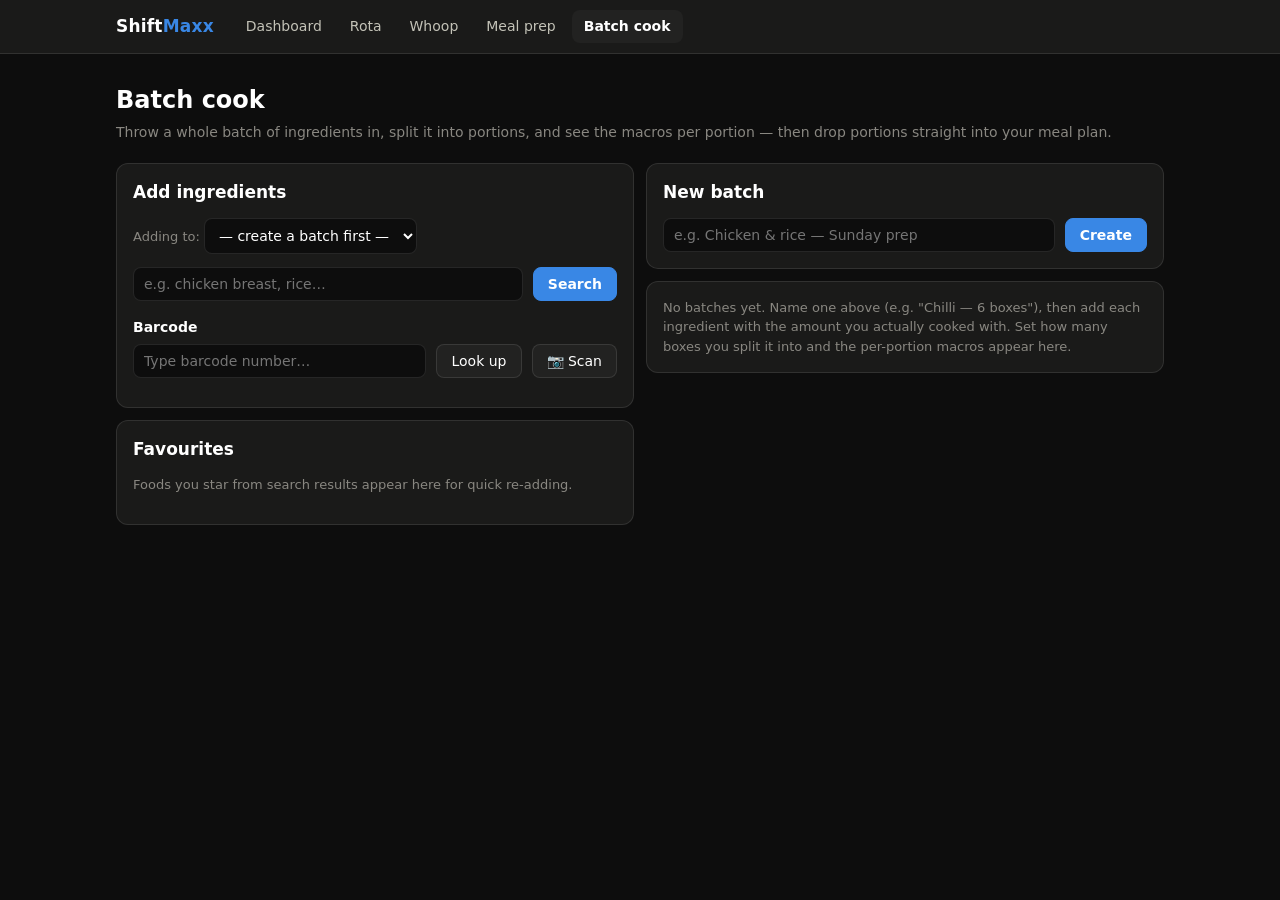
==== batches.html @ 35e665f1 "Add Batch cook page: per-portion macros for meal-prep batches New batches.html/batches.js: create na" ====
<!DOCTYPE html>
<html lang="en">
<head>
  <meta charset="utf-8">
  <meta name="viewport" content="width=device-width, initial-scale=1">
  <title>ShiftMaxx — Batch cook</title>
  <link rel="icon" href="data:image/svg+xml,<svg xmlns=%22http://www.w3.org/2000/svg%22 viewBox=%220 0 100 100%22><text y=%22.9em%22 font-size=%2290%22>⚡</text></svg>">
  <link rel="stylesheet" href="assets/css/style.css">
</head>
<body data-page="batches">
  <header class="top">
    <div class="wrap">
      <div class="brand">Shift<span>Maxx</span></div>
      <nav class="nav">
        <a href="index.html" data-page="home">Dashboard</a>
        <a href="rota.html" data-page="rota">Rota</a>
        <a href="whoop.html" data-page="whoop">Whoop</a>
        <a href="meals.html" data-page="meals">Meal prep</a>
        <a href="batches.html" data-page="batches">Batch cook</a>
      </nav>
    </div>
  </header>

  <main class="wrap">
    <h1>Batch cook</h1>
    <p class="sub">Throw a whole batch of ingredients in, split it into portions, and see the macros per portion — then drop portions straight into your meal plan.</p>

    <div class="grid cols-2">
      <div>
        <div class="card">
          <h2 style="margin-top:0">Add ingredients</h2>
          <p class="notice" style="margin-top:0">Adding to: <select id="target-batch" aria-label="Target batch" style="max-width:220px"></select></p>
          <form id="search-form" class="form-row">
            <input id="search-q" type="search" placeholder="e.g. chicken breast, rice…" style="flex:1;min-width:180px" aria-label="Food search">
            <button class="primary" type="submit">Search</button>
          </form>

          <h3 style="font-size:14px;margin:16px 0 6px">Barcode</h3>
          <form id="barcode-form" class="form-row">
            <input id="barcode-q" type="text" inputmode="numeric" placeholder="Type barcode number…" style="flex:1;min-width:150px" aria-label="Barcode number">
            <button type="submit">Look up</button>
            <button type="button" id="scan-start">📷 Scan</button>
            <button type="button" id="scan-stop" hidden>Stop camera</button>
          </form>
          <video id="scanner-video" hidden playsinline muted></video>
          <p id="scan-msg" class="notice"></p>

          <div id="results"></div>
        </div>

        <div class="card" style="margin-top:12px">
          <h2 style="margin-top:0">Favourites</h2>
          <div id="favourites"></div>
        </div>
      </div>

      <div>
        <div class="card">
          <h2 style="margin-top:0">New batch</h2>
          <form id="batch-new" class="form-row">
            <input id="batch-name" type="text" placeholder="e.g. Chicken & rice — Sunday prep" style="flex:1;min-width:200px" aria-label="Batch name">
            <button class="primary" type="submit">Create</button>
          </form>
        </div>

        <div id="batches"></div>
      </div>
    </div>

    <dialog id="ing-dialog" style="background:var(--surface);color:var(--ink);border:1px solid var(--border);border-radius:12px;padding:20px;max-width:360px">
      <form id="ing-form">
        <h3 style="margin:0 0 4px">Add ingredient</h3>
        <p id="ing-name" class="notice" style="margin:0 0 12px"></p>
        <label class="field">Amount used in the batch (g)
          <input type="number" id="ing-grams" min="1" value="500" style="width:110px">
        </label>
        <div style="margin-top:14px;display:flex;gap:8px;justify-content:flex-end">
          <button type="button" id="ing-cancel" class="ghost">Cancel</button>
          <button type="submit" class="primary">Add to batch</button>
        </div>
      </form>
    </dialog>

    <dialog id="portion-dialog" style="background:var(--surface);color:var(--ink);border:1px solid var(--border);border-radius:12px;padding:20px;max-width:380px">
      <form id="portion-form">
        <h3 style="margin:0 0 4px">Add portion(s) to meal plan</h3>
        <p id="portion-batch-name" class="notice" style="margin:0 0 12px"></p>
        <div class="form-row">
          <label class="field">Day <input type="date" id="portion-date"></label>
          <label class="field">Portions <input type="number" id="portion-qty" min="0.25" step="0.25" value="1" style="width:80px"></label>
        </div>
        <label class="field" style="margin-top:10px">Meal <select id="portion-section"></select></label>
        <div style="margin-top:14px;display:flex;gap:8px;justify-content:flex-end">
          <button type="button" id="portion-cancel" class="ghost">Cancel</button>
          <button type="submit" class="primary">Add to plan</button>
        </div>
      </form>
    </dialog>
  </main>

  <script src="assets/js/shifts.js"></script>
  <script src="assets/js/store.js"></script>
  <script src="assets/js/food.js"></script>
  <script src="assets/js/batches.js"></script>
</body>
</html>
---- assets/css/style.css ----
/* ShiftMaxx — dark-first UI for shift work. */
:root {
  color-scheme: dark;
  --bg: #0d0d0d;
  --surface: #1a1a19;
  --surface-2: #222221;
  --ink: #ffffff;
  --ink-2: #c3c2b7;
  --muted: #898781;
  --grid: #2c2c2a;
  --border: rgba(255, 255, 255, 0.1);

  /* series (validated for dark surface) */
  --c-blue: #3987e5;
  --c-green: #008300;
  --c-magenta: #d55181;
  --c-yellow: #c98500;
  --c-aqua: #199e70;
  --c-orange: #d95926;
  --c-violet: #9085e9;

  /* status (icon + label always accompany these) */
  --s-good: #0ca30c;
  --s-warning: #fab219;
  --s-serious: #ec835a;
  --s-critical: #d03b3b;

  /* rota identity colors */
  --shift-night: #9085e9;
  --shift-day: #c98500;
}

* { box-sizing: border-box; }

body {
  margin: 0;
  background: var(--bg);
  color: var(--ink);
  font-family: system-ui, -apple-system, "Segoe UI", sans-serif;
  line-height: 1.5;
}

a { color: var(--c-blue); }

.wrap { max-width: 1080px; margin: 0 auto; padding: 0 16px 64px; }

/* ---------- nav ---------- */
header.top {
  border-bottom: 1px solid var(--border);
  background: var(--surface);
  position: sticky;
  top: 0;
  z-index: 20;
}
header.top .wrap {
  display: flex;
  align-items: center;
  gap: 20px;
  padding: 10px 16px;
  flex-wrap: wrap;
}
.brand { font-weight: 700; font-size: 17px; letter-spacing: 0.2px; }
.brand span { color: var(--c-blue); }
.nav { display: flex; gap: 4px; flex-wrap: wrap; }
.nav a {
  color: var(--ink-2);
  text-decoration: none;
  padding: 6px 12px;
  border-radius: 8px;
  font-size: 14px;
}
.nav a:hover { background: var(--surface-2); color: var(--ink); }
.nav a.active { background: var(--surface-2); color: var(--ink); font-weight: 600; }

h1 { font-size: 24px; margin: 28px 0 4px; }
h2 { font-size: 17px; margin: 28px 0 12px; }
.sub { color: var(--muted); margin: 0 0 20px; font-size: 14px; }

/* ---------- cards & grids ---------- */
.card {
  background: var(--surface);
  border: 1px solid var(--border);
  border-radius: 12px;
  padding: 16px;
}
.grid { display: grid; gap: 12px; }
.grid.cols-2 { grid-template-columns: repeat(2, 1fr); }
.grid.cols-3 { grid-template-columns: repeat(3, 1fr); }
.grid.cols-4 { grid-template-columns: repeat(4, 1fr); }
@media (max-width: 860px) {
  .grid.cols-4 { grid-template-columns: repeat(2, 1fr); }
  .grid.cols-3 { grid-template-columns: repeat(2, 1fr); }
}
@media (max-width: 560px) {
  .grid.cols-2, .grid.cols-3, .grid.cols-4 { grid-template-columns: 1fr; }
}

/* ---------- stat tiles ---------- */
.tile .label { color: var(--muted); font-size: 12px; text-transform: uppercase; letter-spacing: 0.06em; }
.tile .value { font-size: 30px; font-weight: 700; margin: 2px 0; }
.tile .value small { font-size: 15px; font-weight: 500; color: var(--ink-2); }
.tile .delta { font-size: 13px; color: var(--ink-2); }
.tile .delta.up { color: var(--s-good); }
.tile .delta.down { color: var(--s-serious); }

/* ---------- chips / badges ---------- */
.chip {
  display: inline-flex;
  align-items: center;
  gap: 6px;
  padding: 3px 10px;
  border-radius: 999px;
  font-size: 13px;
  font-weight: 600;
  background: var(--surface-2);
  border: 1px solid var(--border);
}
.chip .dot { width: 8px; height: 8px; border-radius: 50%; flex: none; }

/* ---------- buttons & forms ---------- */
button, .btn {
  background: var(--surface-2);
  color: var(--ink);
  border: 1px solid var(--border);
  border-radius: 8px;
  padding: 8px 14px;
  font-size: 14px;
  font-family: inherit;
  cursor: pointer;
}
button:hover, .btn:hover { border-color: rgba(255, 255, 255, 0.25); }
button.primary { background: var(--c-blue); border-color: var(--c-blue); font-weight: 600; }
button.primary:hover { filter: brightness(1.1); }
button.small { padding: 4px 10px; font-size: 13px; }
button.ghost { background: transparent; }

input, select {
  background: var(--bg);
  color: var(--ink);
  border: 1px solid var(--border);
  border-radius: 8px;
  padding: 8px 10px;
  font-size: 14px;
  font-family: inherit;
}
input:focus, select:focus, button:focus-visible {
  outline: 2px solid var(--c-blue);
  outline-offset: 1px;
}
label.field { display: flex; flex-direction: column; gap: 4px; font-size: 13px; color: var(--ink-2); }
.form-row { display: flex; gap: 10px; flex-wrap: wrap; align-items: flex-end; }

/* ---------- tables ---------- */
table { border-collapse: collapse; width: 100%; font-size: 13px; }
th, td { text-align: left; padding: 6px 10px; border-bottom: 1px solid var(--grid); }
th { color: var(--muted); font-weight: 600; }
td.num, th.num { text-align: right; font-variant-numeric: tabular-nums; }

/* ---------- calendar ---------- */
.cal-head { display: flex; align-items: center; justify-content: space-between; margin: 16px 0 10px; }
.cal-head h2 { margin: 0; }
.cal-grid { display: grid; grid-template-columns: repeat(7, 1fr); gap: 6px; }
.cal-dow { color: var(--muted); font-size: 12px; text-align: center; padding: 4px 0; text-transform: uppercase; letter-spacing: 0.05em; }
.cal-cell {
  background: var(--surface);
  border: 1px solid var(--border);
  border-radius: 10px;
  min-height: 74px;
  padding: 6px 8px;
  position: relative;
  font-size: 13px;
}
.cal-cell.out { opacity: 0.35; }
.cal-cell .dnum { font-weight: 600; }
.cal-cell.today { outline: 2px solid var(--c-blue); }
.cal-cell .shift-tag {
  margin-top: 6px;
  display: inline-block;
  padding: 2px 7px;
  border-radius: 6px;
  font-size: 11px;
  font-weight: 700;
  letter-spacing: 0.04em;
}
.cal-cell.shift-N { border-left: 4px solid var(--shift-night); }
.cal-cell.shift-D { border-left: 4px solid var(--shift-day); }
.cal-cell.shift-N .shift-tag { background: rgba(144, 133, 233, 0.18); color: var(--shift-night); }
.cal-cell.shift-D .shift-tag { background: rgba(201, 133, 0, 0.18); color: var(--shift-day); }
.cal-cell.shift-O .shift-tag { background: var(--surface-2); color: var(--muted); }
.cal-cell .times { display: block; color: var(--muted); font-size: 11px; margin-top: 2px; }
@media (max-width: 640px) {
  .cal-cell { min-height: 56px; padding: 4px 5px; }
  .cal-cell .times { display: none; }
}

/* upcoming strip on dashboard */
.strip { display: grid; grid-template-columns: repeat(8, 1fr); gap: 6px; }
@media (max-width: 720px) { .strip { grid-template-columns: repeat(4, 1fr); } }
.strip .day {
  background: var(--surface);
  border: 1px solid var(--border);
  border-radius: 10px;
  padding: 8px 6px;
  text-align: center;
  font-size: 12px;
}
.strip .day .dow { color: var(--muted); }
.strip .day .code { font-weight: 700; font-size: 14px; margin-top: 2px; }
.strip .day.shift-N .code { color: var(--shift-night); }
.strip .day.shift-D .code { color: var(--shift-day); }
.strip .day.shift-O .code { color: var(--muted); }

/* ---------- charts ---------- */
.chart-card h3 { margin: 0 0 2px; font-size: 14px; }
.chart-card .unit { color: var(--muted); font-size: 12px; margin-bottom: 8px; }
.chart-card { position: relative; }
.chart-svg { width: 100%; height: auto; display: block; }
.viz-tooltip {
  position: fixed;
  pointer-events: none;
  background: var(--surface-2);
  border: 1px solid var(--border);
  border-radius: 8px;
  padding: 6px 10px;
  font-size: 12px;
  z-index: 50;
  display: none;
  box-shadow: 0 4px 16px rgba(0, 0, 0, 0.5);
}
.viz-tooltip .tt-date { color: var(--muted); }
.viz-tooltip .tt-val { font-weight: 700; font-size: 14px; }
.table-toggle { position: absolute; top: 12px; right: 12px; }
.chart-table { max-height: 260px; overflow: auto; }

/* ---------- recommendations ---------- */
.rec {
  display: flex;
  gap: 12px;
  padding: 12px 14px;
  border: 1px solid var(--border);
  border-left-width: 4px;
  border-radius: 10px;
  background: var(--surface);
  margin-bottom: 10px;
}
.rec .icon { font-size: 18px; line-height: 1.3; }
.rec h4 { margin: 0 0 2px; font-size: 14px; }
.rec p { margin: 0; font-size: 13px; color: var(--ink-2); }
.rec.good { border-left-color: var(--s-good); }
.rec.warning { border-left-color: var(--s-warning); }
.rec.serious { border-left-color: var(--s-serious); }
.rec.critical { border-left-color: var(--s-critical); }
.rec.info { border-left-color: var(--c-blue); }

/* ---------- meals ---------- */
.meal-section { margin-bottom: 14px; }
.meal-section h3 { margin: 0 0 8px; font-size: 15px; display: flex; justify-content: space-between; align-items: baseline; }
.meal-section h3 .kcal { color: var(--muted); font-size: 13px; font-weight: 500; }
.meal-item {
  display: flex;
  align-items: center;
  gap: 10px;
  padding: 8px 10px;
  background: var(--surface-2);
  border-radius: 8px;
  margin-bottom: 6px;
  font-size: 13px;
  flex-wrap: wrap;
}
.meal-item .name { flex: 1 1 160px; }
.meal-item .name .brand { color: var(--muted); font-size: 12px; }
.meal-item .macros { color: var(--ink-2); font-variant-numeric: tabular-nums; white-space: nowrap; }
.meal-item input.grams { width: 64px; padding: 4px 6px; text-align: right; }

.progress { background: var(--surface-2); border-radius: 6px; height: 10px; overflow: hidden; }
.progress > div { height: 100%; border-radius: 6px; }
.macro-row { margin-bottom: 10px; }
.macro-row .macro-head { display: flex; justify-content: space-between; font-size: 13px; margin-bottom: 3px; }
.macro-row .macro-head .val { color: var(--ink-2); font-variant-numeric: tabular-nums; }

.search-result {
  display: flex;
  align-items: center;
  gap: 10px;
  padding: 8px 10px;
  border-bottom: 1px solid var(--grid);
  font-size: 13px;
}
.search-result:last-child { border-bottom: none; }
.search-result .name { flex: 1; }
.search-result .per { color: var(--muted); white-space: nowrap; }

#scanner-video { width: 100%; max-width: 420px; border-radius: 10px; background: #000; display: block; }
#scanner-video[hidden] { display: none; }

.notice { color: var(--muted); font-size: 13px; }
.error-text { color: var(--s-serious); font-size: 13px; }

.legend { display: flex; gap: 14px; flex-wrap: wrap; font-size: 13px; color: var(--ink-2); margin: 10px 0; }
.legend .key { display: inline-flex; align-items: center; gap: 6px; }
.legend .swatch { width: 12px; height: 12px; border-radius: 3px; }
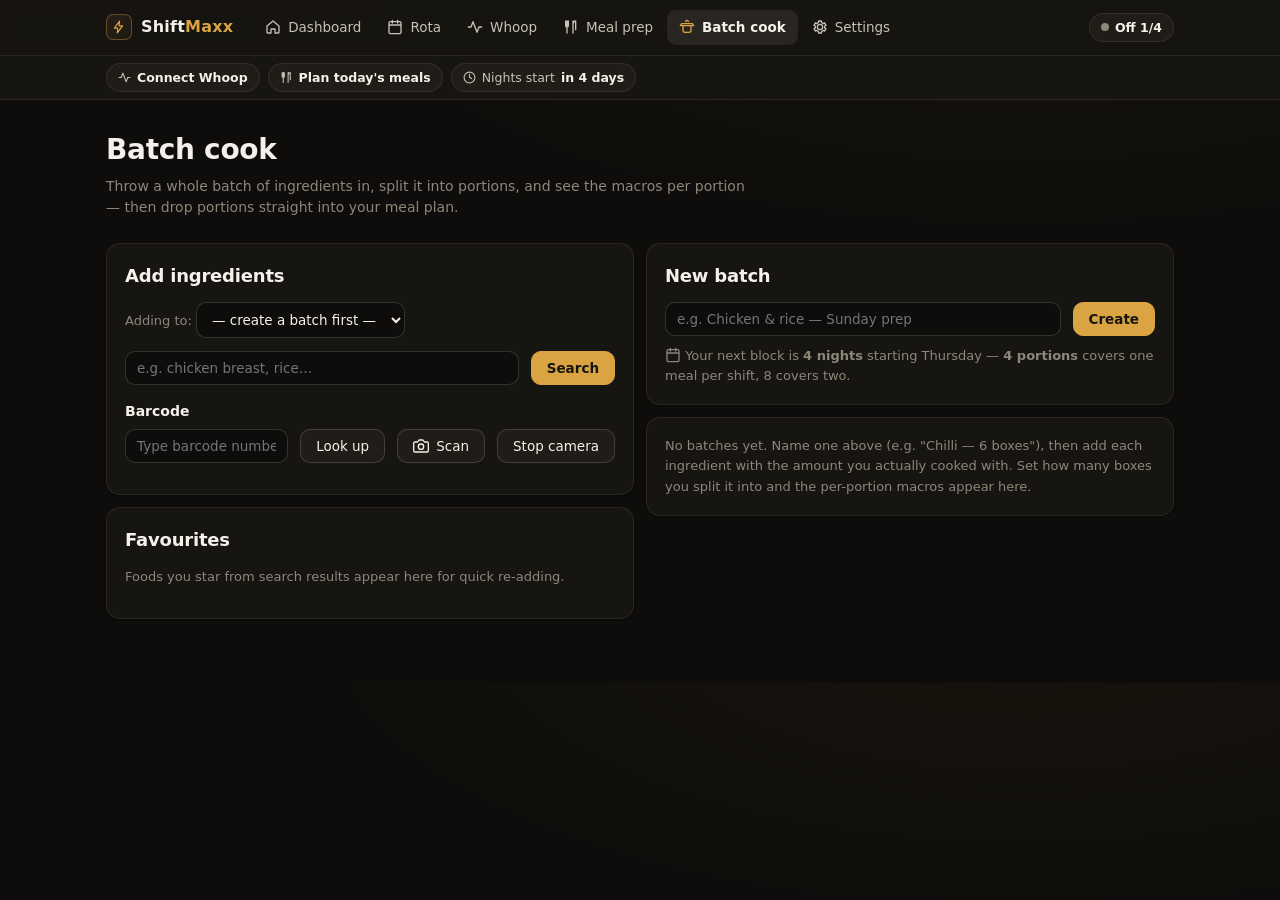
==== commit 5b417358: "Professional design overhaul: Ember design system, cross-page intelligence, settings, print view, on" ====
--- a/batches.html
+++ b/batches.html
@@ -3,23 +3,13 @@
 <head>
   <meta charset="utf-8">
   <meta name="viewport" content="width=device-width, initial-scale=1">
-  <title>ShiftMaxx — Batch cook</title>
-  <link rel="icon" href="data:image/svg+xml,<svg xmlns=%22http://www.w3.org/2000/svg%22 viewBox=%220 0 100 100%22><text y=%22.9em%22 font-size=%2290%22>⚡</text></svg>">
+  <title>Batch cook · ShiftMaxx</title>
+  <link rel="icon" href="data:image/svg+xml,<svg xmlns='http://www.w3.org/2000/svg' viewBox='0 0 32 32'><rect width='32' height='32' rx='8' fill='%23171512'/><path d='M17.5 3 7 17h5.5L11 29 22 14h-5.5L17.5 3z' fill='%23d9a441'/></svg>">
   <link rel="stylesheet" href="assets/css/style.css">
 </head>
 <body data-page="batches">
-  <header class="top">
-    <div class="wrap">
-      <div class="brand">Shift<span>Maxx</span></div>
-      <nav class="nav">
-        <a href="index.html" data-page="home">Dashboard</a>
-        <a href="rota.html" data-page="rota">Rota</a>
-        <a href="whoop.html" data-page="whoop">Whoop</a>
-        <a href="meals.html" data-page="meals">Meal prep</a>
-        <a href="batches.html" data-page="batches">Batch cook</a>
-      </nav>
-    </div>
-  </header>
+  <header class="top" id="app-header"></header>
+  <div class="today-strip" id="today-strip"></div>
 
   <main class="wrap">
     <h1>Batch cook</h1>
@@ -39,7 +29,7 @@
           <form id="barcode-form" class="form-row">
             <input id="barcode-q" type="text" inputmode="numeric" placeholder="Type barcode number…" style="flex:1;min-width:150px" aria-label="Barcode number">
             <button type="submit">Look up</button>
-            <button type="button" id="scan-start">📷 Scan</button>
+            <button type="button" id="scan-start"><svg class="icon" viewBox="0 0 24 24" fill="none" stroke="currentColor" stroke-width="2" stroke-linecap="round" stroke-linejoin="round" aria-hidden="true"><path d="M23 19a2 2 0 0 1-2 2H3a2 2 0 0 1-2-2V8a2 2 0 0 1 2-2h4l2-3h6l2 3h4a2 2 0 0 1 2 2zM12 17a4 4 0 1 0 0-8 4 4 0 0 0 0 8z"/></svg>Scan</button>
             <button type="button" id="scan-stop" hidden>Stop camera</button>
           </form>
           <video id="scanner-video" hidden playsinline muted></video>
@@ -61,6 +51,7 @@
             <input id="batch-name" type="text" placeholder="e.g. Chicken & rice — Sunday prep" style="flex:1;min-width:200px" aria-label="Batch name">
             <button class="primary" type="submit">Create</button>
           </form>
+          <p id="batch-hint" class="notice" style="margin:10px 0 0"></p>
         </div>
 
         <div id="batches"></div>
@@ -100,6 +91,7 @@
 
   <script src="assets/js/shifts.js"></script>
   <script src="assets/js/store.js"></script>
+  <script src="assets/js/ui.js"></script>
   <script src="assets/js/food.js"></script>
   <script src="assets/js/batches.js"></script>
 </body>
--- a/assets/css/style.css
+++ b/assets/css/style.css
@@ -1,114 +1,248 @@
-/* ShiftMaxx — dark-first UI for shift work. */
+/* ═══════════════════════════════════════════════════════════════════
+   ShiftMaxx design system — "Ember"
+   Dark-primary. Warm charcoal surfaces, amber brand accent (UI only),
+   fixed metric identity colours used consistently on every page:
+     recovery = teal · sleep = violet · strain = burnt orange ·
+     vitals = blue · night shift = violet · day shift = deep amber
+   Spacing scale: 4 / 8 / 12 / 16 / 24 / 32 / 48
+   Type scale:   12 / 13 / 14 / 16 / 18 / 22 / 28
+   Radius:       6 (small controls) / 10 (controls) / 14 (cards) / 999 (chips)
+   ═══════════════════════════════════════════════════════════════════ */
 :root {
   color-scheme: dark;
-  --bg: #0d0d0d;
-  --surface: #1a1a19;
-  --surface-2: #222221;
-  --ink: #ffffff;
-  --ink-2: #c3c2b7;
-  --muted: #898781;
-  --grid: #2c2c2a;
-  --border: rgba(255, 255, 255, 0.1);
-
-  /* series (validated for dark surface) */
-  --c-blue: #3987e5;
-  --c-green: #008300;
-  --c-magenta: #d55181;
-  --c-yellow: #c98500;
-  --c-aqua: #199e70;
-  --c-orange: #d95926;
-  --c-violet: #9085e9;
-
-  /* status (icon + label always accompany these) */
+
+  /* surfaces & ink */
+  --bg: #0e0d0b;
+  --surface: #171512;
+  --surface-2: #201d18;
+  --surface-3: #292520;
+  --ink: #f4f1ea;
+  --ink-2: #c7c1b4;
+  --muted: #8d8779;
+  --grid: #2b2823;
+  --border: rgba(244, 241, 234, 0.08);
+  --border-strong: rgba(244, 241, 234, 0.16);
+
+  /* brand (UI only — never a data colour) */
+  --brand: #d9a441;
+  --brand-hover: #e8b658;
+  --brand-ink: #171512;
+
+  /* metric identities (validated on --surface) */
+  --m-recovery: #21a179;
+  --m-sleep: #9085e9;
+  --m-strain: #d95926;
+  --m-vitals: #3987e5;
+
+  /* macros (meals only, validated as a trio) */
+  --m-protein: #5b8fd9;
+  --m-carbs: #79a83d;
+  --m-fat: #d56a93;
+
+  /* rota */
+  --shift-night: #9085e9;
+  --shift-day: #c98500;
+
+  /* status (always icon + label, never colour alone) */
   --s-good: #0ca30c;
   --s-warning: #fab219;
   --s-serious: #ec835a;
   --s-critical: #d03b3b;
 
-  /* rota identity colors */
-  --shift-night: #9085e9;
-  --shift-day: #c98500;
+  /* legacy aliases (older code references these) */
+  --c-blue: var(--m-vitals);
+  --c-green: var(--m-carbs);
+  --c-magenta: var(--m-fat);
+  --c-yellow: var(--shift-day);
+  --c-aqua: var(--m-recovery);
+  --c-orange: var(--m-strain);
+  --c-violet: var(--m-sleep);
+
+  --shadow-1: 0 1px 2px rgba(0, 0, 0, 0.4);
+  --shadow-2: 0 4px 16px rgba(0, 0, 0, 0.35);
+  --ease: cubic-bezier(0.2, 0, 0.1, 1);
 }
 
 * { box-sizing: border-box; }
+
+html { scroll-behavior: smooth; }
 
 body {
   margin: 0;
-  background: var(--bg);
+  background:
+    radial-gradient(1200px 500px at 80% -10%, rgba(217, 164, 65, 0.05), transparent 60%),
+    var(--bg);
   color: var(--ink);
   font-family: system-ui, -apple-system, "Segoe UI", sans-serif;
-  line-height: 1.5;
-}
-
-a { color: var(--c-blue); }
-
-.wrap { max-width: 1080px; margin: 0 auto; padding: 0 16px 64px; }
-
-/* ---------- nav ---------- */
+  font-size: 14px;
+  line-height: 1.55;
+  animation: page-in 0.25s var(--ease);
+}
+@keyframes page-in { from { opacity: 0.6; } to { opacity: 1; } }
+@media (prefers-reduced-motion: reduce) {
+  *, *::before, *::after { animation: none !important; transition: none !important; }
+}
+
+a { color: var(--brand); text-decoration: none; }
+a:hover { color: var(--brand-hover); text-decoration: underline; }
+
+code { background: var(--surface-2); border-radius: 4px; padding: 1px 5px; font-size: 0.92em; }
+
+.wrap { max-width: 1100px; margin: 0 auto; padding: 0 16px 64px; }
+
+svg.icon { width: 16px; height: 16px; flex: none; vertical-align: -3px; }
+svg.icon.lg { width: 20px; height: 20px; }
+
+/* ---------- header / nav ---------- */
 header.top {
   border-bottom: 1px solid var(--border);
-  background: var(--surface);
+  background: rgba(23, 21, 18, 0.92);
+  backdrop-filter: blur(8px);
   position: sticky;
   top: 0;
   z-index: 20;
 }
-header.top .wrap {
+.header-inner {
+  max-width: 1100px;
+  margin: 0 auto;
+  padding: 10px 16px;
   display: flex;
   align-items: center;
   gap: 20px;
-  padding: 10px 16px;
   flex-wrap: wrap;
 }
-.brand { font-weight: 700; font-size: 17px; letter-spacing: 0.2px; }
-.brand span { color: var(--c-blue); }
-.nav { display: flex; gap: 4px; flex-wrap: wrap; }
+.brand {
+  display: inline-flex;
+  align-items: center;
+  gap: 9px;
+  font-weight: 700;
+  font-size: 16px;
+  letter-spacing: 0.2px;
+  color: var(--ink);
+}
+.brand:hover { text-decoration: none; color: var(--ink); }
+.brand .mark {
+  width: 26px;
+  height: 26px;
+  border-radius: 7px;
+  background: linear-gradient(140deg, #2a2118, #1c1812);
+  border: 1px solid rgba(217, 164, 65, 0.35);
+  display: grid;
+  place-items: center;
+  color: var(--brand);
+}
+.brand .mark svg { width: 14px; height: 14px; }
+.brand em { font-style: normal; color: var(--brand); }
+
+.nav { display: flex; gap: 2px; flex-wrap: wrap; }
 .nav a {
+  display: inline-flex;
+  align-items: center;
+  gap: 7px;
   color: var(--ink-2);
-  text-decoration: none;
-  padding: 6px 12px;
-  border-radius: 8px;
-  font-size: 14px;
-}
-.nav a:hover { background: var(--surface-2); color: var(--ink); }
-.nav a.active { background: var(--surface-2); color: var(--ink); font-weight: 600; }
-
-h1 { font-size: 24px; margin: 28px 0 4px; }
-h2 { font-size: 17px; margin: 28px 0 12px; }
-.sub { color: var(--muted); margin: 0 0 20px; font-size: 14px; }
+  padding: 7px 12px;
+  border-radius: 9px;
+  font-size: 13.5px;
+  transition: background 0.15s var(--ease), color 0.15s var(--ease);
+}
+.nav a:hover { background: var(--surface-2); color: var(--ink); text-decoration: none; }
+.nav a.active { background: var(--surface-3); color: var(--ink); font-weight: 600; }
+.nav a.active svg { color: var(--brand); }
+
+.header-shift { margin-left: auto; }
+
+/* today strip — the cross-module glance, on every page */
+.today-strip {
+  border-bottom: 1px solid var(--border);
+  background: var(--surface);
+}
+.today-strip .strip-inner {
+  max-width: 1100px;
+  margin: 0 auto;
+  padding: 7px 16px;
+  display: flex;
+  gap: 8px;
+  align-items: center;
+  overflow-x: auto;
+  scrollbar-width: none;
+}
+.today-strip .strip-inner::-webkit-scrollbar { display: none; }
+.tchip {
+  display: inline-flex;
+  align-items: center;
+  gap: 6px;
+  padding: 4px 11px;
+  border-radius: 999px;
+  border: 1px solid var(--border);
+  background: var(--surface-2);
+  font-size: 12.5px;
+  color: var(--ink-2);
+  white-space: nowrap;
+  transition: border-color 0.15s var(--ease);
+}
+a.tchip:hover { border-color: var(--border-strong); text-decoration: none; color: var(--ink); }
+.tchip b { color: var(--ink); font-weight: 600; }
+.tchip svg { width: 13px; height: 13px; }
+
+h1 { font-size: 28px; margin: 28px 0 4px; letter-spacing: -0.3px; }
+h2 { font-size: 18px; margin: 32px 0 12px; letter-spacing: -0.2px; }
+h3 { font-size: 15px; }
+.sub { color: var(--muted); margin: 0 0 24px; font-size: 14px; max-width: 72ch; }
 
 /* ---------- cards & grids ---------- */
 .card {
   background: var(--surface);
   border: 1px solid var(--border);
-  border-radius: 12px;
-  padding: 16px;
-}
+  border-radius: 14px;
+  padding: 18px;
+  box-shadow: var(--shadow-1);
+}
+.card > h2:first-child { margin-top: 0; }
+a.card { display: block; color: inherit; transition: border-color 0.15s var(--ease), transform 0.15s var(--ease); }
+a.card:hover { text-decoration: none; border-color: var(--border-strong); transform: translateY(-1px); }
+
 .grid { display: grid; gap: 12px; }
 .grid.cols-2 { grid-template-columns: repeat(2, 1fr); }
 .grid.cols-3 { grid-template-columns: repeat(3, 1fr); }
 .grid.cols-4 { grid-template-columns: repeat(4, 1fr); }
-@media (max-width: 860px) {
+@media (max-width: 880px) {
   .grid.cols-4 { grid-template-columns: repeat(2, 1fr); }
   .grid.cols-3 { grid-template-columns: repeat(2, 1fr); }
 }
-@media (max-width: 560px) {
+@media (max-width: 600px) {
   .grid.cols-2, .grid.cols-3, .grid.cols-4 { grid-template-columns: 1fr; }
+  h1 { font-size: 23px; }
 }
 
 /* ---------- stat tiles ---------- */
-.tile .label { color: var(--muted); font-size: 12px; text-transform: uppercase; letter-spacing: 0.06em; }
-.tile .value { font-size: 30px; font-weight: 700; margin: 2px 0; }
-.tile .value small { font-size: 15px; font-weight: 500; color: var(--ink-2); }
-.tile .delta { font-size: 13px; color: var(--ink-2); }
+.tile { position: relative; overflow: hidden; }
+.tile .label {
+  color: var(--muted);
+  font-size: 11.5px;
+  text-transform: uppercase;
+  letter-spacing: 0.08em;
+  font-weight: 600;
+  display: flex;
+  align-items: center;
+  gap: 6px;
+}
+.tile .value { font-size: 30px; font-weight: 700; margin: 3px 0 1px; letter-spacing: -0.5px; }
+.tile .value small { font-size: 14px; font-weight: 500; color: var(--ink-2); letter-spacing: 0; }
+.tile .delta { font-size: 12.5px; color: var(--ink-2); display: flex; align-items: center; gap: 5px; }
 .tile .delta.up { color: var(--s-good); }
 .tile .delta.down { color: var(--s-serious); }
+.tile.accent-recovery { border-top: 2px solid var(--m-recovery); }
+.tile.accent-sleep { border-top: 2px solid var(--m-sleep); }
+.tile.accent-strain { border-top: 2px solid var(--m-strain); }
+.tile.accent-vitals { border-top: 2px solid var(--m-vitals); }
+.tile.accent-shift { border-top: 2px solid var(--brand); }
 
 /* ---------- chips / badges ---------- */
 .chip {
   display: inline-flex;
   align-items: center;
-  gap: 6px;
-  padding: 3px 10px;
+  gap: 7px;
+  padding: 4px 12px;
   border-radius: 999px;
   font-size: 13px;
   font-weight: 600;
@@ -121,76 +255,151 @@
 button, .btn {
   background: var(--surface-2);
   color: var(--ink);
-  border: 1px solid var(--border);
-  border-radius: 8px;
-  padding: 8px 14px;
-  font-size: 14px;
+  border: 1px solid var(--border-strong);
+  border-radius: 10px;
+  padding: 8px 15px;
+  font-size: 13.5px;
+  font-weight: 500;
   font-family: inherit;
   cursor: pointer;
-}
-button:hover, .btn:hover { border-color: rgba(255, 255, 255, 0.25); }
-button.primary { background: var(--c-blue); border-color: var(--c-blue); font-weight: 600; }
-button.primary:hover { filter: brightness(1.1); }
-button.small { padding: 4px 10px; font-size: 13px; }
-button.ghost { background: transparent; }
+  display: inline-flex;
+  align-items: center;
+  gap: 7px;
+  transition: background 0.15s var(--ease), border-color 0.15s var(--ease), transform 0.08s var(--ease);
+}
+button:hover, .btn:hover { background: var(--surface-3); border-color: rgba(244, 241, 234, 0.28); }
+button:active, .btn:active { transform: scale(0.97); }
+button.primary { background: var(--brand); border-color: var(--brand); color: var(--brand-ink); font-weight: 600; }
+button.primary:hover { background: var(--brand-hover); border-color: var(--brand-hover); }
+button.small { padding: 5px 11px; font-size: 12.5px; border-radius: 8px; }
+button.ghost { background: transparent; border-color: transparent; color: var(--ink-2); }
+button.ghost:hover { background: var(--surface-2); color: var(--ink); border-color: transparent; }
+button:disabled { opacity: 0.45; cursor: not-allowed; transform: none; }
 
 input, select {
   background: var(--bg);
   color: var(--ink);
-  border: 1px solid var(--border);
-  border-radius: 8px;
-  padding: 8px 10px;
-  font-size: 14px;
+  border: 1px solid var(--border-strong);
+  border-radius: 10px;
+  padding: 8px 11px;
+  font-size: 13.5px;
   font-family: inherit;
-}
-input:focus, select:focus, button:focus-visible {
-  outline: 2px solid var(--c-blue);
-  outline-offset: 1px;
-}
-label.field { display: flex; flex-direction: column; gap: 4px; font-size: 13px; color: var(--ink-2); }
-.form-row { display: flex; gap: 10px; flex-wrap: wrap; align-items: flex-end; }
+  transition: border-color 0.15s var(--ease);
+}
+input:hover, select:hover { border-color: rgba(244, 241, 234, 0.28); }
+input:focus-visible, select:focus-visible, button:focus-visible, a:focus-visible, [role="tab"]:focus-visible {
+  outline: 2px solid var(--brand);
+  outline-offset: 2px;
+}
+label.field { display: flex; flex-direction: column; gap: 5px; font-size: 12.5px; color: var(--ink-2); font-weight: 500; }
+.form-row { display: flex; gap: 12px; flex-wrap: wrap; align-items: flex-end; }
 
 /* ---------- tables ---------- */
 table { border-collapse: collapse; width: 100%; font-size: 13px; }
-th, td { text-align: left; padding: 6px 10px; border-bottom: 1px solid var(--grid); }
-th { color: var(--muted); font-weight: 600; }
+th, td { text-align: left; padding: 7px 10px; border-bottom: 1px solid var(--grid); }
+th { color: var(--muted); font-weight: 600; font-size: 12px; text-transform: uppercase; letter-spacing: 0.05em; }
 td.num, th.num { text-align: right; font-variant-numeric: tabular-nums; }
+tbody tr { transition: background 0.1s var(--ease); }
+tbody tr:hover { background: var(--surface-2); }
+
+/* ---------- banners (info / warning / error / success) ---------- */
+.banner {
+  display: flex;
+  gap: 12px;
+  align-items: flex-start;
+  padding: 13px 16px;
+  border: 1px solid var(--border);
+  border-radius: 12px;
+  background: var(--surface);
+  font-size: 13.5px;
+  margin: 0 0 14px;
+}
+.banner svg { margin-top: 1px; }
+.banner.warn { border-color: rgba(250, 178, 25, 0.35); }
+.banner.warn svg { color: var(--s-warning); }
+.banner.bad { border-color: rgba(208, 59, 59, 0.4); }
+.banner.bad svg { color: var(--s-critical); }
+.banner.good { border-color: rgba(12, 163, 12, 0.35); }
+.banner.good svg { color: var(--s-good); }
+.banner .b-body { flex: 1; }
+.banner .b-body b { display: block; margin-bottom: 1px; }
+.banner .b-body p { margin: 0; color: var(--ink-2); }
+
+/* ---------- empty states ---------- */
+.empty {
+  border: 1px dashed var(--border-strong);
+  border-radius: 12px;
+  padding: 26px 18px;
+  text-align: center;
+  color: var(--muted);
+  font-size: 13.5px;
+}
+.empty svg { width: 22px; height: 22px; display: block; margin: 0 auto 8px; opacity: 0.7; }
+.empty b { color: var(--ink-2); display: block; margin-bottom: 2px; font-size: 14px; }
+
+/* ---------- tabs ---------- */
+.tabs { display: flex; gap: 4px; flex-wrap: wrap; border-bottom: 1px solid var(--border); margin: 0 0 16px; }
+.tabs [role="tab"] {
+  background: none;
+  border: none;
+  border-bottom: 2px solid transparent;
+  border-radius: 8px 8px 0 0;
+  color: var(--ink-2);
+  padding: 9px 14px;
+  font-size: 13.5px;
+  font-weight: 500;
+  cursor: pointer;
+  display: inline-flex;
+  align-items: center;
+  gap: 7px;
+  transition: color 0.15s var(--ease), border-color 0.15s var(--ease);
+}
+.tabs [role="tab"]:hover { color: var(--ink); background: var(--surface); }
+.tabs [role="tab"][aria-selected="true"] { color: var(--ink); font-weight: 600; border-bottom-color: var(--tab-accent, var(--brand)); }
+.tabs [role="tab"] svg { color: var(--tab-accent, var(--muted)); }
 
 /* ---------- calendar ---------- */
-.cal-head { display: flex; align-items: center; justify-content: space-between; margin: 16px 0 10px; }
+.cal-head { display: flex; align-items: center; justify-content: space-between; margin: 16px 0 10px; gap: 10px; flex-wrap: wrap; }
 .cal-head h2 { margin: 0; }
 .cal-grid { display: grid; grid-template-columns: repeat(7, 1fr); gap: 6px; }
-.cal-dow { color: var(--muted); font-size: 12px; text-align: center; padding: 4px 0; text-transform: uppercase; letter-spacing: 0.05em; }
+.cal-dow { color: var(--muted); font-size: 11px; text-align: center; padding: 4px 0; text-transform: uppercase; letter-spacing: 0.07em; font-weight: 600; }
 .cal-cell {
   background: var(--surface);
   border: 1px solid var(--border);
-  border-radius: 10px;
-  min-height: 74px;
-  padding: 6px 8px;
+  border-radius: 11px;
+  min-height: 76px;
+  padding: 7px 9px;
   position: relative;
   font-size: 13px;
-}
+  transition: border-color 0.15s var(--ease);
+}
+.cal-cell:hover { border-color: var(--border-strong); }
 .cal-cell.out { opacity: 0.35; }
-.cal-cell .dnum { font-weight: 600; }
-.cal-cell.today { outline: 2px solid var(--c-blue); }
+.cal-cell .dnum { font-weight: 600; font-size: 13px; }
+.cal-cell.today { outline: 2px solid var(--brand); outline-offset: -1px; }
+.cal-cell.today .dnum::after { content: " · today"; color: var(--brand); font-size: 10.5px; font-weight: 600; }
 .cal-cell .shift-tag {
   margin-top: 6px;
   display: inline-block;
-  padding: 2px 7px;
+  padding: 2px 8px;
   border-radius: 6px;
-  font-size: 11px;
+  font-size: 10.5px;
   font-weight: 700;
-  letter-spacing: 0.04em;
-}
-.cal-cell.shift-N { border-left: 4px solid var(--shift-night); }
-.cal-cell.shift-D { border-left: 4px solid var(--shift-day); }
-.cal-cell.shift-N .shift-tag { background: rgba(144, 133, 233, 0.18); color: var(--shift-night); }
-.cal-cell.shift-D .shift-tag { background: rgba(201, 133, 0, 0.18); color: var(--shift-day); }
+  letter-spacing: 0.05em;
+}
+.cal-cell.shift-N { border-left: 3px solid var(--shift-night); }
+.cal-cell.shift-D { border-left: 3px solid var(--shift-day); }
+.cal-cell.shift-N .shift-tag { background: rgba(144, 133, 233, 0.16); color: var(--shift-night); }
+.cal-cell.shift-D .shift-tag { background: rgba(201, 133, 0, 0.16); color: #e0b154; }
 .cal-cell.shift-O .shift-tag { background: var(--surface-2); color: var(--muted); }
-.cal-cell .times { display: block; color: var(--muted); font-size: 11px; margin-top: 2px; }
+.cal-cell .times { display: block; color: var(--muted); font-size: 11px; margin-top: 3px; font-variant-numeric: tabular-nums; }
+.cal-cell { min-width: 0; overflow: hidden; }
 @media (max-width: 640px) {
-  .cal-cell { min-height: 56px; padding: 4px 5px; }
+  .cal-grid { gap: 4px; }
+  .cal-cell { min-height: 54px; padding: 5px 5px; border-radius: 8px; }
   .cal-cell .times { display: none; }
+  .cal-cell .shift-tag { padding: 1px 4px; font-size: 9px; letter-spacing: 0.02em; margin-top: 3px; white-space: nowrap; }
+  .cal-cell.today .dnum::after { content: ""; }
 }
 
 /* upcoming strip on dashboard */
@@ -200,97 +409,103 @@
   background: var(--surface);
   border: 1px solid var(--border);
   border-radius: 10px;
-  padding: 8px 6px;
+  padding: 9px 6px;
   text-align: center;
   font-size: 12px;
 }
-.strip .day .dow { color: var(--muted); }
-.strip .day .code { font-weight: 700; font-size: 14px; margin-top: 2px; }
+.strip .day .dow { color: var(--muted); font-size: 11px; }
+.strip .day .code { font-weight: 700; font-size: 13px; margin-top: 2px; letter-spacing: 0.04em; }
 .strip .day.shift-N .code { color: var(--shift-night); }
-.strip .day.shift-D .code { color: var(--shift-day); }
+.strip .day.shift-D .code { color: #e0b154; }
 .strip .day.shift-O .code { color: var(--muted); }
 
 /* ---------- charts ---------- */
-.chart-card h3 { margin: 0 0 2px; font-size: 14px; }
-.chart-card .unit { color: var(--muted); font-size: 12px; margin-bottom: 8px; }
+.chart-card h3 { margin: 0 0 2px; font-size: 13.5px; display: flex; align-items: center; gap: 7px; }
+.chart-card .unit { color: var(--muted); font-size: 11.5px; margin-bottom: 8px; }
 .chart-card { position: relative; }
 .chart-svg { width: 100%; height: auto; display: block; }
 .viz-tooltip {
   position: fixed;
   pointer-events: none;
-  background: var(--surface-2);
-  border: 1px solid var(--border);
-  border-radius: 8px;
-  padding: 6px 10px;
+  background: var(--surface-3);
+  border: 1px solid var(--border-strong);
+  border-radius: 9px;
+  padding: 7px 11px;
   font-size: 12px;
   z-index: 50;
   display: none;
-  box-shadow: 0 4px 16px rgba(0, 0, 0, 0.5);
+  box-shadow: var(--shadow-2);
 }
 .viz-tooltip .tt-date { color: var(--muted); }
-.viz-tooltip .tt-val { font-weight: 700; font-size: 14px; }
-.table-toggle { position: absolute; top: 12px; right: 12px; }
+.viz-tooltip .tt-val { font-weight: 700; font-size: 14px; font-variant-numeric: tabular-nums; }
+.table-toggle { position: absolute; top: 14px; right: 14px; }
 .chart-table { max-height: 260px; overflow: auto; }
 
-/* ---------- recommendations ---------- */
+/* ---------- recommendation / guide rows ---------- */
 .rec {
   display: flex;
   gap: 12px;
-  padding: 12px 14px;
-  border: 1px solid var(--border);
-  border-left-width: 4px;
-  border-radius: 10px;
+  padding: 13px 15px;
+  border: 1px solid var(--border);
+  border-left-width: 3px;
+  border-radius: 12px;
   background: var(--surface);
   margin-bottom: 10px;
 }
-.rec .icon { font-size: 18px; line-height: 1.3; }
-.rec h4 { margin: 0 0 2px; font-size: 14px; }
+.rec .icon { line-height: 1.2; color: var(--muted); }
+.rec .icon svg { width: 17px; height: 17px; }
+.rec h4 { margin: 0 0 2px; font-size: 13.5px; }
 .rec p { margin: 0; font-size: 13px; color: var(--ink-2); }
 .rec.good { border-left-color: var(--s-good); }
+.rec.good .icon { color: var(--s-good); }
 .rec.warning { border-left-color: var(--s-warning); }
+.rec.warning .icon { color: var(--s-warning); }
 .rec.serious { border-left-color: var(--s-serious); }
+.rec.serious .icon { color: var(--s-serious); }
 .rec.critical { border-left-color: var(--s-critical); }
-.rec.info { border-left-color: var(--c-blue); }
-
-/* ---------- meals ---------- */
-.meal-section { margin-bottom: 14px; }
-.meal-section h3 { margin: 0 0 8px; font-size: 15px; display: flex; justify-content: space-between; align-items: baseline; }
-.meal-section h3 .kcal { color: var(--muted); font-size: 13px; font-weight: 500; }
+.rec.critical .icon { color: var(--s-critical); }
+.rec.info { border-left-color: var(--m-vitals); }
+.rec.info .icon { color: var(--m-vitals); }
+
+/* ---------- meals & batches ---------- */
+.meal-section { margin-bottom: 16px; }
+.meal-section h3 { margin: 0 0 8px; font-size: 14px; display: flex; justify-content: space-between; align-items: baseline; }
+.meal-section h3 .kcal { color: var(--muted); font-size: 12.5px; font-weight: 500; font-variant-numeric: tabular-nums; }
 .meal-item {
   display: flex;
   align-items: center;
   gap: 10px;
-  padding: 8px 10px;
+  padding: 9px 11px;
   background: var(--surface-2);
-  border-radius: 8px;
+  border-radius: 10px;
   margin-bottom: 6px;
   font-size: 13px;
   flex-wrap: wrap;
 }
-.meal-item .name { flex: 1 1 160px; }
-.meal-item .name .brand { color: var(--muted); font-size: 12px; }
-.meal-item .macros { color: var(--ink-2); font-variant-numeric: tabular-nums; white-space: nowrap; }
-.meal-item input.grams { width: 64px; padding: 4px 6px; text-align: right; }
-
-.progress { background: var(--surface-2); border-radius: 6px; height: 10px; overflow: hidden; }
-.progress > div { height: 100%; border-radius: 6px; }
-.macro-row { margin-bottom: 10px; }
-.macro-row .macro-head { display: flex; justify-content: space-between; font-size: 13px; margin-bottom: 3px; }
+.meal-item .name { flex: 1 1 150px; font-weight: 500; }
+.meal-item .name .brand { color: var(--muted); font-size: 12px; font-weight: 400; }
+.meal-item .macros { color: var(--ink-2); font-variant-numeric: tabular-nums; white-space: nowrap; font-size: 12.5px; }
+.meal-item input.grams { width: 64px; padding: 4px 7px; text-align: right; border-radius: 7px; }
+
+.progress { background: var(--surface-2); border-radius: 6px; height: 8px; overflow: hidden; }
+.progress > div { height: 100%; border-radius: 6px; transition: width 0.3s var(--ease); }
+.macro-row { margin-bottom: 11px; }
+.macro-row .macro-head { display: flex; justify-content: space-between; font-size: 13px; margin-bottom: 4px; }
 .macro-row .macro-head .val { color: var(--ink-2); font-variant-numeric: tabular-nums; }
 
 .search-result {
   display: flex;
   align-items: center;
   gap: 10px;
-  padding: 8px 10px;
+  padding: 9px 4px;
   border-bottom: 1px solid var(--grid);
   font-size: 13px;
 }
 .search-result:last-child { border-bottom: none; }
-.search-result .name { flex: 1; }
-.search-result .per { color: var(--muted); white-space: nowrap; }
-
-#scanner-video { width: 100%; max-width: 420px; border-radius: 10px; background: #000; display: block; }
+.search-result .name { flex: 1; font-weight: 500; }
+.search-result .per { color: var(--muted); white-space: nowrap; font-size: 12px; font-weight: 400; font-variant-numeric: tabular-nums; }
+
+#scanner-video { width: 100%; max-width: 420px; border-radius: 12px; background: #000; display: block; margin-top: 10px; }
 #scanner-video[hidden] { display: none; }
 
 .notice { color: var(--muted); font-size: 13px; }
@@ -298,4 +513,23 @@
 
 .legend { display: flex; gap: 14px; flex-wrap: wrap; font-size: 13px; color: var(--ink-2); margin: 10px 0; }
 .legend .key { display: inline-flex; align-items: center; gap: 6px; }
-.legend .swatch { width: 12px; height: 12px; border-radius: 3px; }
+.legend .swatch { width: 11px; height: 11px; border-radius: 3px; }
+
+dialog {
+  background: var(--surface);
+  color: var(--ink);
+  border: 1px solid var(--border-strong);
+  border-radius: 14px;
+  padding: 22px;
+  box-shadow: var(--shadow-2);
+}
+dialog::backdrop { background: rgba(8, 7, 6, 0.6); backdrop-filter: blur(2px); }
+
+/* ---------- print ---------- */
+@media print {
+  :root { color-scheme: light; }
+  body { background: #fff; color: #111; animation: none; }
+  header.top, .today-strip, .no-print { display: none !important; }
+  .card { box-shadow: none; border-color: #ccc; background: #fff; }
+  a { color: #111; }
+}
